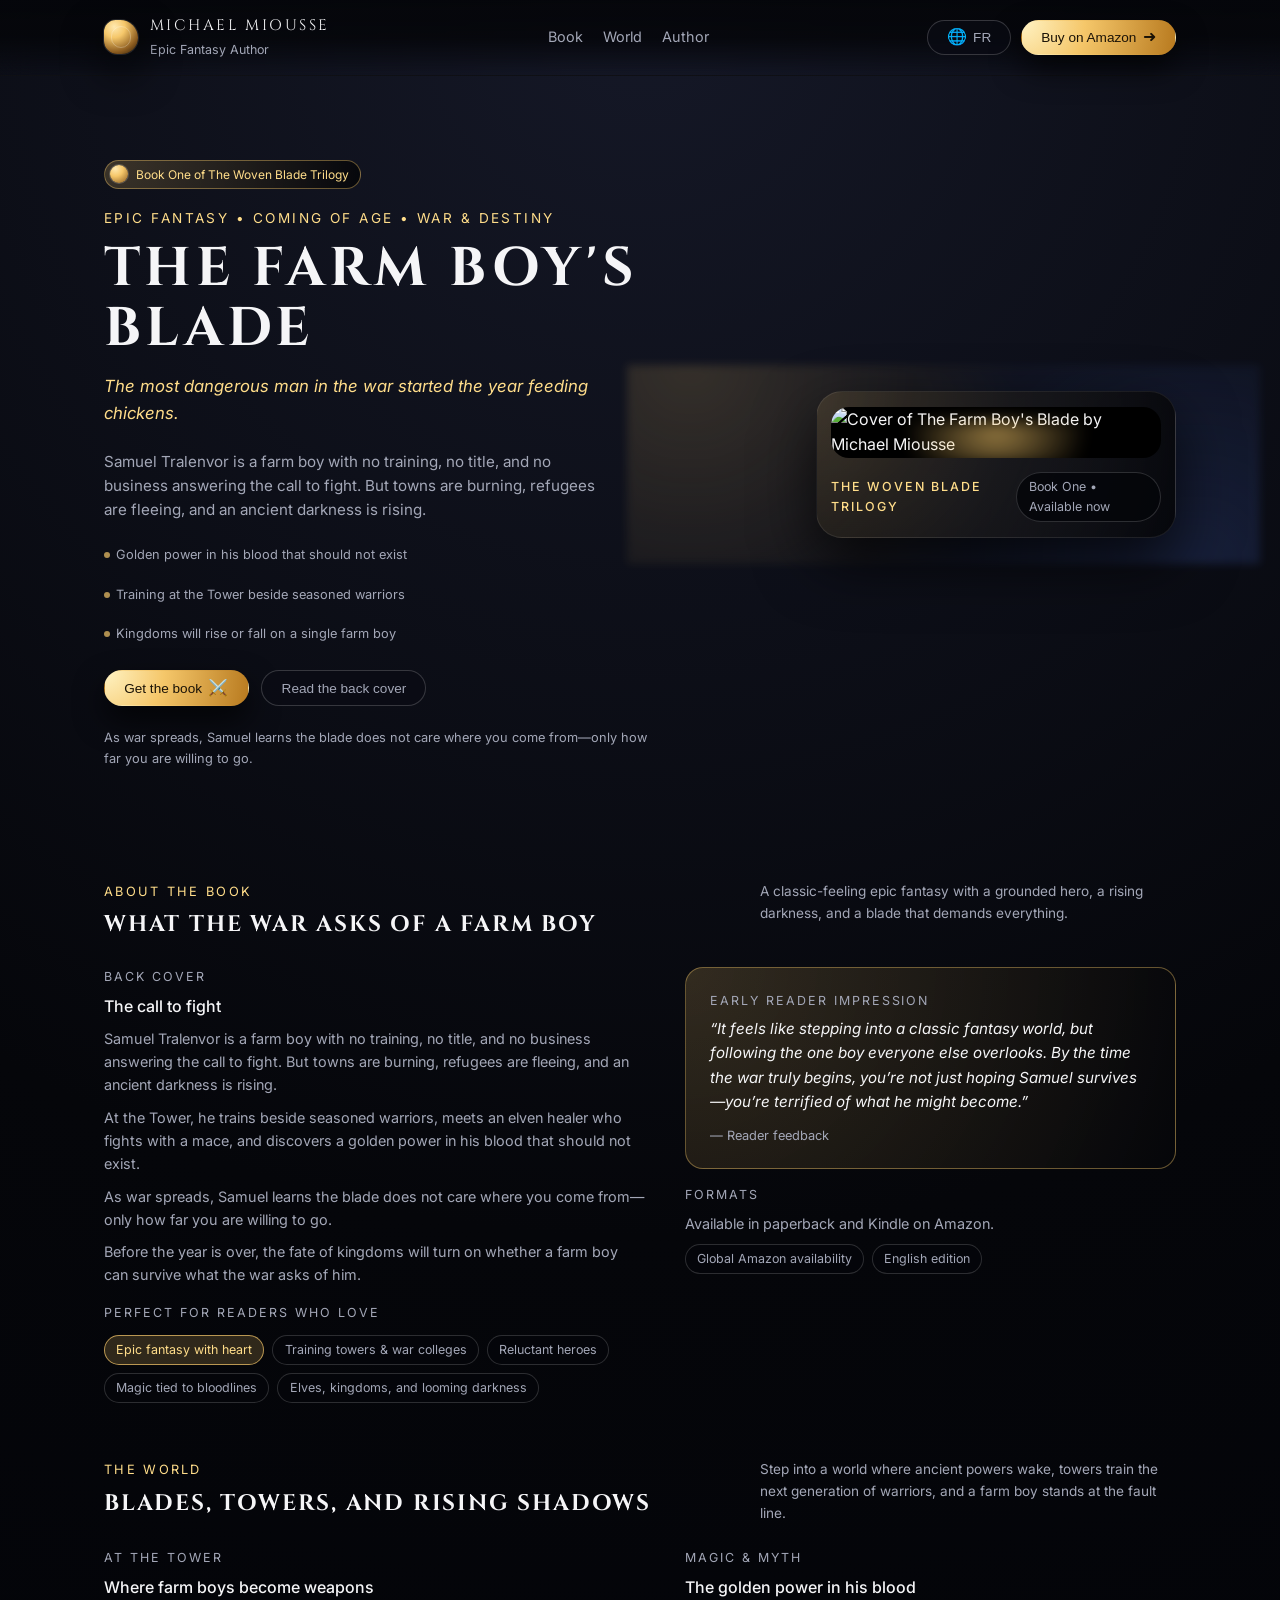
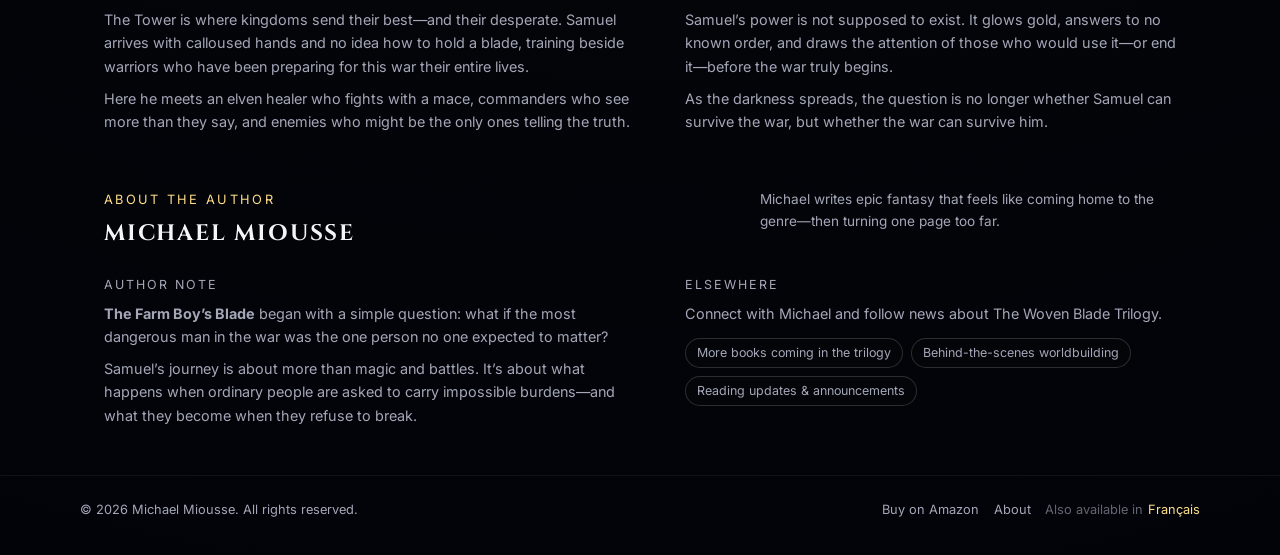
==== index.html @ b5e4a2fd "revamp the site" ====
<!DOCTYPE html>
<html lang="en">
<head>
  <meta charset="UTF-8" />
  <title>The Farm Boy's Blade — Michael Miousse</title>
  <meta name="viewport" content="width=device-width, initial-scale=1" />
  <meta
    name="description"
    content="The Farm Boy's Blade — Book One of The Woven Blade Trilogy by Michael Miousse. Epic fantasy about a farm boy drawn into a rising war and an ancient darkness."
  />
  <meta name="robots" content="index,follow,max-image-preview:large" />
  <link rel="canonical" href="https://michael.miousse.ca/" />
  <link rel="alternate" hreflang="en" href="https://michael.miousse.ca/" />
  <link rel="alternate" hreflang="fr" href="https://michael.miousse.ca/fr/" />
  <meta name="author" content="Michael Miousse" />
  <meta property="og:locale" content="en_US" />
  <meta property="og:type" content="website" />
  <meta property="og:title" content="The Farm Boy's Blade — Michael Miousse" />
  <meta property="og:description" content="The Farm Boy's Blade — Book One of The Woven Blade Trilogy by Michael Miousse. Epic fantasy about a farm boy drawn into a rising war and an ancient darkness." />
  <meta property="og:image" content="https://michael.miousse.ca/assets/images/book_one.jpg" />
  <meta property="og:url" content="https://michael.miousse.ca/" />
  <meta property="og:site_name" content="Michael Miousse" />
  <meta name="twitter:card" content="summary_large_image" />
  <meta name="twitter:title" content="The Farm Boy's Blade — Michael Miousse" />
  <meta name="twitter:description" content="The Farm Boy's Blade — Book One of The Woven Blade Trilogy by Michael Miousse. Epic fantasy about a farm boy drawn into a rising war and an ancient darkness." />
  <meta name="twitter:image" content="https://michael.miousse.ca/assets/images/book_one.jpg" />
  <script type="application/ld+json">
  {
    "@context": "https://schema.org",
    "@graph": [
      {
        "@type": "WebSite",
        "url": "https://michael.miousse.ca/",
        "name": "Michael Miousse",
        "description": "The Farm Boy's Blade — Book One of The Woven Blade Trilogy by Michael Miousse. Epic fantasy about a farm boy drawn into a rising war and an ancient darkness."
      },
      {
        "@type": "Book",
        "name": "The Farm Boy's Blade",
        "author": {
          "@type": "Person",
          "name": "Michael Miousse"
        },
        "image": "https://michael.miousse.ca/assets/images/book_one.jpg",
        "description": "The Farm Boy's Blade — Book One of The Woven Blade Trilogy by Michael Miousse. Epic fantasy about a farm boy drawn into a rising war and an ancient darkness.",
        "offers": {
          "@type": "Offer",
          "url": "https://www.amazon.com.au/Farm-Boys-Blade-Michael-Miousse/dp/0645874802",
          "availability": "https://schema.org/InStock"
        }
      }
    ]
  }
  </script>
  <link rel="preconnect" href="https://fonts.googleapis.com" />
  <link rel="preconnect" href="https://fonts.gstatic.com" crossorigin />
  <link
    href="https://fonts.googleapis.com/css2?family=Cinzel:wght@500;700&family=Inter:wght@300;400;500;600&display=swap"
    rel="stylesheet"
  />
  <style>
    :root {
      --bg: #05060a;
      --bg-alt: #0b0d14;
      --accent: #f5c76a;
      --accent-soft: rgba(245, 199, 106, 0.18);
      --accent-strong: #ffdd8a;
      --text: #f5f5f7;
      --muted: #a3a7b7;
      --border-subtle: rgba(255, 255, 255, 0.06);
      --error: #ff6b6b;
      --shadow-soft: 0 24px 60px rgba(0, 0, 0, 0.7);
      --radius-lg: 18px;
      --radius-pill: 999px;
      --max-width: 1120px;
    }

    * {
      box-sizing: border-box;
      margin: 0;
      padding: 0;
    }

    body {
      font-family: "Inter", system-ui, -apple-system, BlinkMacSystemFont, sans-serif;
      background: radial-gradient(circle at top, #151827 0, #05060a 55%, #020308 100%);
      color: var(--text);
      -webkit-font-smoothing: antialiased;
      line-height: 1.6;
    }

    a {
      color: inherit;
      text-decoration: none;
    }

    img {
      max-width: 100%;
      display: block;
    }

    .page {
      min-height: 100vh;
      display: flex;
      flex-direction: column;
    }

    .shell {
      width: 100%;
      max-width: var(--max-width);
      margin: 0 auto;
      padding: 1.75rem 1.5rem 3rem;
    }

    header {
      position: sticky;
      top: 0;
      z-index: 20;
      backdrop-filter: blur(18px);
      background: linear-gradient(
        to bottom,
        rgba(5, 6, 10, 0.96),
        rgba(5, 6, 10, 0.88),
        transparent
      );
      border-bottom: 1px solid rgba(255, 255, 255, 0.04);
    }

    .nav {
      display: flex;
      align-items: center;
      justify-content: space-between;
      gap: 1.5rem;
      max-width: var(--max-width);
      margin: 0 auto;
      padding: 0.9rem 1.5rem;
    }

    .nav-left {
      display: flex;
      align-items: center;
      gap: 0.75rem;
    }

    .nav-mark {
      width: 34px;
      height: 34px;
      border-radius: 40% 60% 55% 45%;
      background: radial-gradient(circle at 30% 20%, #ffe9b0 0, #f5c76a 30%, #8b5b1f 70%, #1b1207 100%);
      box-shadow: 0 0 0 1px rgba(255, 255, 255, 0.12), 0 18px 40px rgba(0, 0, 0, 0.9);
      position: relative;
      overflow: hidden;
    }

    .nav-mark::after {
      content: "";
      position: absolute;
      inset: 18% 22%;
      border-radius: 999px;
      border: 1px solid rgba(255, 255, 255, 0.35);
      opacity: 0.7;
    }

    .nav-title {
      display: flex;
      flex-direction: column;
      gap: 0.1rem;
    }

    .nav-title-main {
      font-family: "Cinzel", serif;
      font-size: 0.95rem;
      letter-spacing: 0.16em;
      text-transform: uppercase;
    }

    .nav-title-sub {
      font-size: 0.78rem;
      color: var(--muted);
    }

    .nav-links {
      display: flex;
      align-items: center;
      gap: 1.25rem;
      font-size: 0.9rem;
    }

    .nav-links a {
      color: var(--muted);
      position: relative;
      padding-bottom: 0.15rem;
    }

    .nav-links a::after {
      content: "";
      position: absolute;
      left: 0;
      bottom: 0;
      width: 0;
      height: 1px;
      background: linear-gradient(90deg, var(--accent), var(--accent-strong));
      transition: width 0.22s ease-out;
    }

    .nav-links a:hover::after {
      width: 100%;
    }

    .nav-cta {
      display: flex;
      align-items: center;
      gap: 0.6rem;
    }

    .btn {
      border-radius: var(--radius-pill);
      padding: 0.55rem 1.2rem;
      font-size: 0.85rem;
      font-weight: 500;
      border: 1px solid transparent;
      cursor: pointer;
      display: inline-flex;
      align-items: center;
      gap: 0.4rem;
      transition: transform 0.15s ease-out, box-shadow 0.15s ease-out, background 0.15s ease-out,
        border-color 0.15s ease-out;
      background: none;
      color: inherit;
    }

    .btn-primary {
      background: radial-gradient(circle at 0 0, #fff3c4 0, #f5c76a 40%, #b87a1f 100%);
      color: #1a1206;
      box-shadow: 0 14px 30px rgba(0, 0, 0, 0.7);
    }

    .btn-primary:hover {
      transform: translateY(-1px);
      box-shadow: 0 18px 40px rgba(0, 0, 0, 0.85);
    }

    .btn-ghost {
      border-color: rgba(255, 255, 255, 0.18);
      background: rgba(10, 12, 20, 0.8);
      color: var(--muted);
    }

    .btn-ghost:hover {
      border-color: rgba(255, 255, 255, 0.35);
      background: rgba(15, 18, 30, 0.95);
    }

    .btn span.icon {
      font-size: 1rem;
      line-height: 1;
    }

    .hero {
      padding-top: 3.5rem;
      padding-bottom: 3.5rem;
    }

    .hero-inner {
      display: grid;
      grid-template-columns: minmax(0, 1.2fr) minmax(0, 1fr);
      gap: 3rem;
      align-items: center;
    }

    .hero-copy {
      position: relative;
    }

    .hero-pill {
      display: inline-flex;
      align-items: center;
      gap: 0.5rem;
      padding: 0.25rem 0.7rem 0.25rem 0.3rem;
      border-radius: var(--radius-pill);
      border: 1px solid rgba(245, 199, 106, 0.4);
      background: radial-gradient(circle at 0 0, rgba(245, 199, 106, 0.2), rgba(5, 6, 10, 0.9));
      color: var(--accent-strong);
      font-size: 0.75rem;
      margin-bottom: 1.2rem;
    }

    .hero-pill-dot {
      width: 18px;
      height: 18px;
      border-radius: 999px;
      background: radial-gradient(circle at 30% 20%, #ffe9b0 0, #f5c76a 40%, #8b5b1f 100%);
      box-shadow: 0 0 0 1px rgba(255, 255, 255, 0.2);
    }

    .hero-kicker {
      font-size: 0.85rem;
      text-transform: uppercase;
      letter-spacing: 0.18em;
      color: var(--accent-strong);
      margin-bottom: 0.6rem;
    }

    .hero-title {
      font-family: "Cinzel", serif;
      font-size: clamp(2.4rem, 3.2vw + 1.4rem, 3.4rem);
      line-height: 1.1;
      letter-spacing: 0.08em;
      text-transform: uppercase;
      margin-bottom: 0.9rem;
    }

    .hero-subtitle {
      font-size: 0.95rem;
      color: var(--muted);
      max-width: 32rem;
      margin-bottom: 1.4rem;
    }

    .hero-line {
      font-size: 1.05rem;
      font-style: italic;
      color: var(--accent-strong);
      margin-bottom: 1.4rem;
    }

    .hero-meta {
      display: flex;
      flex-wrap: wrap;
      gap: 1.2rem;
      margin-bottom: 1.6rem;
      font-size: 0.8rem;
      color: var(--muted);
    }

    .hero-meta span {
      display: inline-flex;
      align-items: center;
      gap: 0.4rem;
    }

    .hero-meta span::before {
      content: "";
      width: 6px;
      height: 6px;
      border-radius: 999px;
      background: rgba(245, 199, 106, 0.7);
    }

    .hero-actions {
      display: flex;
      flex-wrap: wrap;
      gap: 0.8rem;
      margin-bottom: 1.4rem;
    }

    .hero-note {
      font-size: 0.8rem;
      color: var(--muted);
    }

    .hero-art {
      position: relative;
    }

    .hero-orbit {
      position: absolute;
      inset: -18%;
      background:
        radial-gradient(circle at 10% 0, rgba(245, 199, 106, 0.18), transparent 55%),
        radial-gradient(circle at 90% 100%, rgba(88, 130, 255, 0.18), transparent 55%);
      filter: blur(4px);
      opacity: 0.9;
      pointer-events: none;
    }

    .hero-card {
      position: relative;
      border-radius: 26px;
      padding: 0.9rem;
      background: radial-gradient(circle at 0 0, rgba(245, 199, 106, 0.12), rgba(5, 6, 10, 0.96));
      border: 1px solid rgba(255, 255, 255, 0.08);
      box-shadow: var(--shadow-soft);
      max-width: 360px;
      margin-left: auto;
    }

    .hero-book {
      border-radius: 18px;
      overflow: hidden;
      position: relative;
      background: #000;
    }

    .hero-book img {
      width: 100%;
      height: auto;
      display: block;
    }

    .hero-glow {
      position: absolute;
      inset: auto 12% -8%;
      height: 40px;
      background: radial-gradient(circle at 50% 0, rgba(245, 199, 106, 0.7), transparent 70%);
      opacity: 0.9;
      filter: blur(8px);
    }

    .hero-tag {
      margin-top: 0.9rem;
      display: flex;
      align-items: center;
      justify-content: space-between;
      gap: 0.6rem;
      font-size: 0.78rem;
      color: var(--muted);
    }

    .hero-tag span.label {
      text-transform: uppercase;
      letter-spacing: 0.16em;
      font-weight: 500;
      color: var(--accent-strong);
    }

    .hero-tag span.badge {
      padding: 0.25rem 0.7rem;
      border-radius: var(--radius-pill);
      border: 1px solid rgba(255, 255, 255, 0.16);
      background: rgba(5, 6, 10, 0.9);
    }

    .section {
      margin-top: 3.5rem;
    }

    .section-header {
      display: flex;
      justify-content: space-between;
      align-items: baseline;
      gap: 1rem;
      margin-bottom: 1.5rem;
    }

    .section-kicker {
      font-size: 0.8rem;
      text-transform: uppercase;
      letter-spacing: 0.18em;
      color: var(--accent-strong);
      margin-bottom: 0.3rem;
    }

    .section-title {
      font-family: "Cinzel", serif;
      font-size: 1.4rem;
      letter-spacing: 0.08em;
      text-transform: uppercase;
    }

    .section-sub {
      font-size: 0.85rem;
      color: var(--muted);
      max-width: 26rem;
    }

    .grid-two {
      display: grid;
      grid-template-columns: minmax(0, 1.1fr) minmax(0, 1fr);
      gap: 2.5rem;
    }
      <a href="#newsletter">Newsletter</a>
    .card {
      border-radius: var(--radius-lg);
      border: 1px solid var(--border-subtle);
      background: linear-gradient(145deg, rgba(10, 12, 20, 0.96), rgba(5, 6, 10, 0.98));
      padding: 1.4rem 1.5rem;
    }

    .card + .card {
      margin-top: 1rem;
    }

    .card-label {
      font-size: 0.78rem;
      text-transform: uppercase;
      letter-spacing: 0.16em;
      color: var(--muted);
      margin-bottom: 0.4rem;
    }

    .card-title {
      font-size: 1rem;
      font-weight: 500;
      margin-bottom: 0.5rem;
    }

    .card-body {
      font-size: 0.9rem;
      color: var(--muted);
    }

    .card-body p + p {
      margin-top: 0.6rem;
    }

    .pill-row {
      display: flex;
      flex-wrap: wrap;
      gap: 0.5rem;
      margin-top: 0.8rem;
    }

    .pill {
      font-size: 0.78rem;
      padding: 0.25rem 0.7rem;
      border-radius: var(--radius-pill);
      border: 1px solid rgba(255, 255, 255, 0.16);
      background: rgba(5, 6, 10, 0.9);
      color: var(--muted);
    }

    .pill.highlight {
      border-color: rgba(245, 199, 106, 0.7);
      background: var(--accent-soft);
      color: var(--accent-strong);
    }

    .quote-card {
      border-radius: var(--radius-lg);
      border: 1px solid rgba(245, 199, 106, 0.4);
      background: radial-gradient(circle at 0 0, rgba(245, 199, 106, 0.18), rgba(5, 6, 10, 0.98));
      padding: 1.4rem 1.5rem;
      position: relative;
      overflow: hidden;
    }

    .quote-card::before {
      content: "“";
      position: absolute;
      font-family: "Cinzel", serif;
      font-size: 5rem;
      line-height: 1;
      color: rgba(245, 199, 106, 0.12);
      top: -1.2rem;
      left: 0.4rem;
    }

    .quote-text {
      font-size: 0.95rem;
      font-style: italic;
      margin-bottom: 0.7rem;
    }

    .quote-source {
      font-size: 0.8rem;
      color: var(--muted);
    }

    footer {
      border-top: 1px solid rgba(255, 255, 255, 0.06);
      margin-top: auto;
      padding: 1.5rem 1.5rem 2.2rem;
      font-size: 0.8rem;
      color: var(--muted);
    }

    .footer-inner {
      max-width: var(--max-width);
      margin: 0 auto;
      display: flex;
      flex-wrap: wrap;
      gap: 1rem;
      justify-content: space-between;
      align-items: center;
    }

    .footer-links {
      display: flex;
      flex-wrap: wrap;
      gap: 0.9rem;
    }

    .footer-links a {
      color: var(--muted);
    }

    .footer-links a:hover {
      color: var(--accent-strong);
    }

    .lang-switch {
      font-size: 0.8rem;
      display: inline-flex;
      align-items: center;
      gap: 0.3rem;
    }

    .lang-switch span {
      opacity: 0.6;
    }

    .lang-switch a {
      color: var(--accent-strong);
    }

    @media (max-width: 900px) {
      .hero-inner,
      .grid-two,
      .newsletter {
        grid-template-columns: minmax(0, 1fr);
      }

      .hero-card {
        margin: 0 auto;
      }

      .hero {
        padding-top: 2.5rem;
      }

      .nav {
        padding-inline: 1.2rem;
      }
    }

    @media (max-width: 640px) {
      .nav-links {
        display: none;
      }

      .hero-title {
        font-size: 2.1rem;
      }

      .shell {
        padding-inline: 1.2rem;
      }

      .newsletter {
        padding: 1.3rem 1.2rem;
      }
    }
  </style>
</head>
<body>
  <div class="page">
    <header>
      <nav class="nav">
        <div class="nav-left">
          <div class="nav-mark"></div>
          <div class="nav-title">
            <div class="nav-title-main">Michael Miousse</div>
            <div class="nav-title-sub">Epic Fantasy Author</div>
          </div>
        </div>
        <div class="nav-links">
          <a href="#book">Book</a>
          <a href="#world">World</a>
          <a href="#author">Author</a>  
        </div>
        <div class="nav-cta">
          <button
            class="btn btn-ghost"
            type="button"
            onclick="window.location.href='https://michael.miousse.ca/fr/';"
          >
            <span class="icon">🌐</span>
            FR
          </button>
          <button
            class="btn btn-primary"
            type="button"
            onclick="window.location.href='https://www.amazon.com.au/Farm-Boys-Blade-Michael-Miousse/dp/0645874802';"
          >
            <span>Buy on Amazon</span>
            <span class="icon">➜</span>
          </button>
        </div>
      </nav>
    </header>

    <main class="shell">
      <section class="hero" id="top">
        <div class="hero-inner">
          <div class="hero-copy">
            <div class="hero-pill">
              <div class="hero-pill-dot"></div>
              <span>Book One of The Woven Blade Trilogy</span>
            </div>
            <div class="hero-kicker">Epic fantasy • Coming of age • War & destiny</div>
            <h1 class="hero-title">The Farm Boy's Blade</h1>
            <p class="hero-line">
              The most dangerous man in the war started the year feeding chickens.
            </p>
            <p class="hero-subtitle">
              Samuel Tralenvor is a farm boy with no training, no title, and no business answering
              the call to fight. But towns are burning, refugees are fleeing, and an ancient
              darkness is rising.
            </p>
            <div class="hero-meta">
              <span>Golden power in his blood that should not exist</span>
              <span>Training at the Tower beside seasoned warriors</span>
              <span>Kingdoms will rise or fall on a single farm boy</span>
            </div>
            <div class="hero-actions">
              <button
                class="btn btn-primary"
                type="button"
                onclick="window.location.href='https://www.amazon.com.au/Farm-Boys-Blade-Michael-Miousse/dp/0645874802';"
              >
                <span>Get the book</span>
                <span class="icon">⚔️</span>
              </button>
              <button
                class="btn btn-ghost"
                type="button"
                onclick="document.getElementById('book').scrollIntoView({behavior:'smooth'});"
              >
                <span>Read the back cover</span>
              </button>
            </div>
            <p class="hero-note">
              As war spreads, Samuel learns the blade does not care where you come from—only how far
              you are willing to go.
            </p>
          </div>

          <div class="hero-art">
            <div class="hero-orbit"></div>
            <div class="hero-card">
              <div class="hero-book">
                <img
                  src="https://michael.miousse.ca/assets/images/book_one.jpg"
                  alt="Cover of The Farm Boy's Blade by Michael Miousse"
                />
                <div class="hero-glow"></div>
              </div>
              <div class="hero-tag">
                <span class="label">The Woven Blade Trilogy</span>
                <span class="badge">Book One • Available now</span>
              </div>
            </div>
          </div>
        </div>
      </section>

      <section class="section" id="book">
        <div class="section-header">
          <div>
            <div class="section-kicker">About the book</div>
            <h2 class="section-title">What the war asks of a farm boy</h2>
          </div>
          <p class="section-sub">
            A classic-feeling epic fantasy with a grounded hero, a rising darkness, and a blade
            that demands everything.
          </p>
        </div>

        <div class="grid-two">
          <div>
            <div class="card">
              <div class="card-label">Back cover</div>
              <div class="card-title">The call to fight</div>
              <div class="card-body">
                <p>
                  Samuel Tralenvor is a farm boy with no training, no title, and no business
                  answering the call to fight. But towns are burning, refugees are fleeing, and an
                  ancient darkness is rising.
                </p>
                <p>
                  At the Tower, he trains beside seasoned warriors, meets an elven healer who
                  fights with a mace, and discovers a golden power in his blood that should not
                  exist.
                </p>
                <p>
                  As war spreads, Samuel learns the blade does not care where you come from—only how
                  far you are willing to go.
                </p>
                <p>
                  Before the year is over, the fate of kingdoms will turn on whether a farm boy can
                  survive what the war asks of him.
                </p>
              </div>
            </div>

            <div class="card">
              <div class="card-label">Perfect for readers who love</div>
              <div class="pill-row">
                <span class="pill highlight">Epic fantasy with heart</span>
                <span class="pill">Training towers & war colleges</span>
                <span class="pill">Reluctant heroes</span>
                <span class="pill">Magic tied to bloodlines</span>
                <span class="pill">Elves, kingdoms, and looming darkness</span>
              </div>
            </div>
          </div>

          <div>
            <div class="quote-card">
              <div class="card-label">Early reader impression</div>
              <p class="quote-text">
                “It feels like stepping into a classic fantasy world, but following the one boy
                everyone else overlooks. By the time the war truly begins, you’re not just hoping
                Samuel survives—you’re terrified of what he might become.”
              </p>
              <p class="quote-source">— Reader feedback</p>
            </div>

            <div class="card" style="margin-top: 1rem;">
              <div class="card-label">Formats</div>
              <div class="card-body">
                <p>Available in paperback and Kindle on Amazon.</p>
                <p class="pill-row">
                  <span class="pill">Global Amazon availability</span>
                  <span class="pill">English edition</span>
                </p>
              </div>
            </div>
          </div>
        </div>
      </section>

      <section class="section" id="world">
        <div class="section-header">
          <div>
            <div class="section-kicker">The world</div>
            <h2 class="section-title">Blades, towers, and rising shadows</h2>
          </div>
          <p class="section-sub">
            Step into a world where ancient powers wake, towers train the next generation of
            warriors, and a farm boy stands at the fault line.
          </p>
        </div>

        <div class="grid-two">
          <div>
            <div class="card">
              <div class="card-label">At the Tower</div>
              <div class="card-title">Where farm boys become weapons</div>
              <div class="card-body">
                <p>
                  The Tower is where kingdoms send their best—and their desperate. Samuel arrives
                  with calloused hands and no idea how to hold a blade, training beside warriors who
                  have been preparing for this war their entire lives.
                </p>
                <p>
                  Here he meets an elven healer who fights with a mace, commanders who see more than
                  they say, and enemies who might be the only ones telling the truth.
                </p>
              </div>
            </div>
          </div>

          <div>
            <div class="card">
              <div class="card-label">Magic & myth</div>
              <div class="card-title">The golden power in his blood</div>
              <div class="card-body">
                <p>
                  Samuel’s power is not supposed to exist. It glows gold, answers to no known
                  order, and draws the attention of those who would use it—or end it—before the war
                  truly begins.
                </p>
                <p>
                  As the darkness spreads, the question is no longer whether Samuel can survive the
                  war, but whether the war can survive him.
                </p>
              </div>
            </div>
          </div>
        </div>
      </section>

      <section class="section" id="author">
        <div class="section-header">
          <div>
            <div class="section-kicker">About the author</div>
            <h2 class="section-title">Michael Miousse</h2>
          </div>
          <p class="section-sub">
            Michael writes epic fantasy that feels like coming home to the genre—then turning one
            page too far.
          </p>
        </div>

        <div class="grid-two">
          <div>
            <div class="card">
              <div class="card-label">Author note</div>
              <div class="card-body">
                <p>
                  <strong>The Farm Boy’s Blade</strong> began with a simple question: what if the
                  most dangerous man in the war was the one person no one expected to matter?
                </p>
                <p>
                  Samuel’s journey is about more than magic and battles. It’s about what happens
                  when ordinary people are asked to carry impossible burdens—and what they become
                  when they refuse to break.
                </p>
              </div>
            </div>
          </div>

          <div>
            <div class="card">
              <div class="card-label">Elsewhere</div>
              <div class="card-body">
                <p>Connect with Michael and follow news about The Woven Blade Trilogy.</p>
                <div class="pill-row">
                  <span class="pill">More books coming in the trilogy</span>
                  <span class="pill">Behind-the-scenes worldbuilding</span>
                  <span class="pill">Reading updates & announcements</span>
                </div>
              </div>
            </div>
          </div>
        </div>
      </section>
    </main>

    <footer>
      <div class="footer-inner">
        <div>© <span id="year"></span> Michael Miousse. All rights reserved.</div>
        <div class="footer-links">
          <a href="https://www.amazon.com.au/Farm-Boys-Blade-Michael-Miousse/dp/0645874802"
            >Buy on Amazon</a
          >
          <a href="#author">About</a>
          <span class="lang-switch">
            <span>Also available in</span>
            <a href="https://michael.miousse.ca/fr/">Français</a>
          </span>
        </div>
      </div>
    </footer>
  </div>

  <script>
    document.getElementById("year").textContent = new Date().getFullYear();
  </script>
</body>
</html>
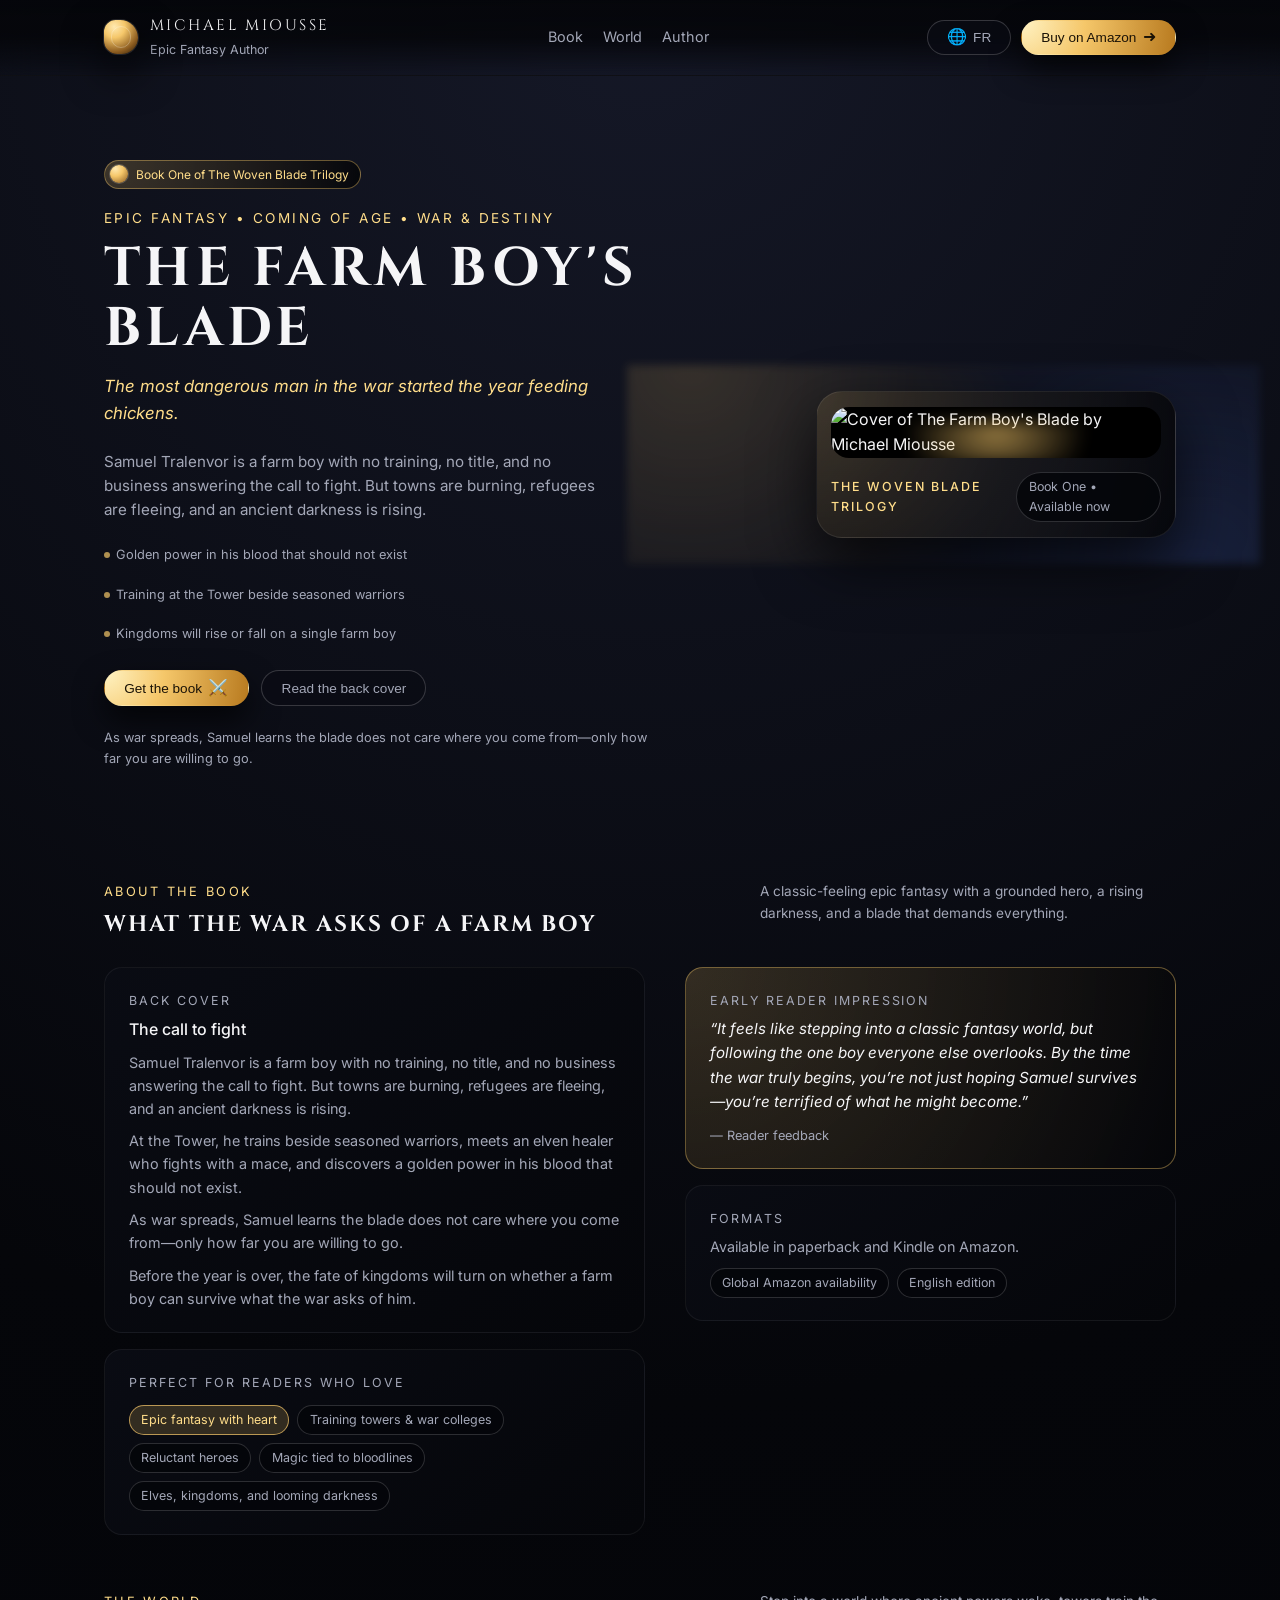
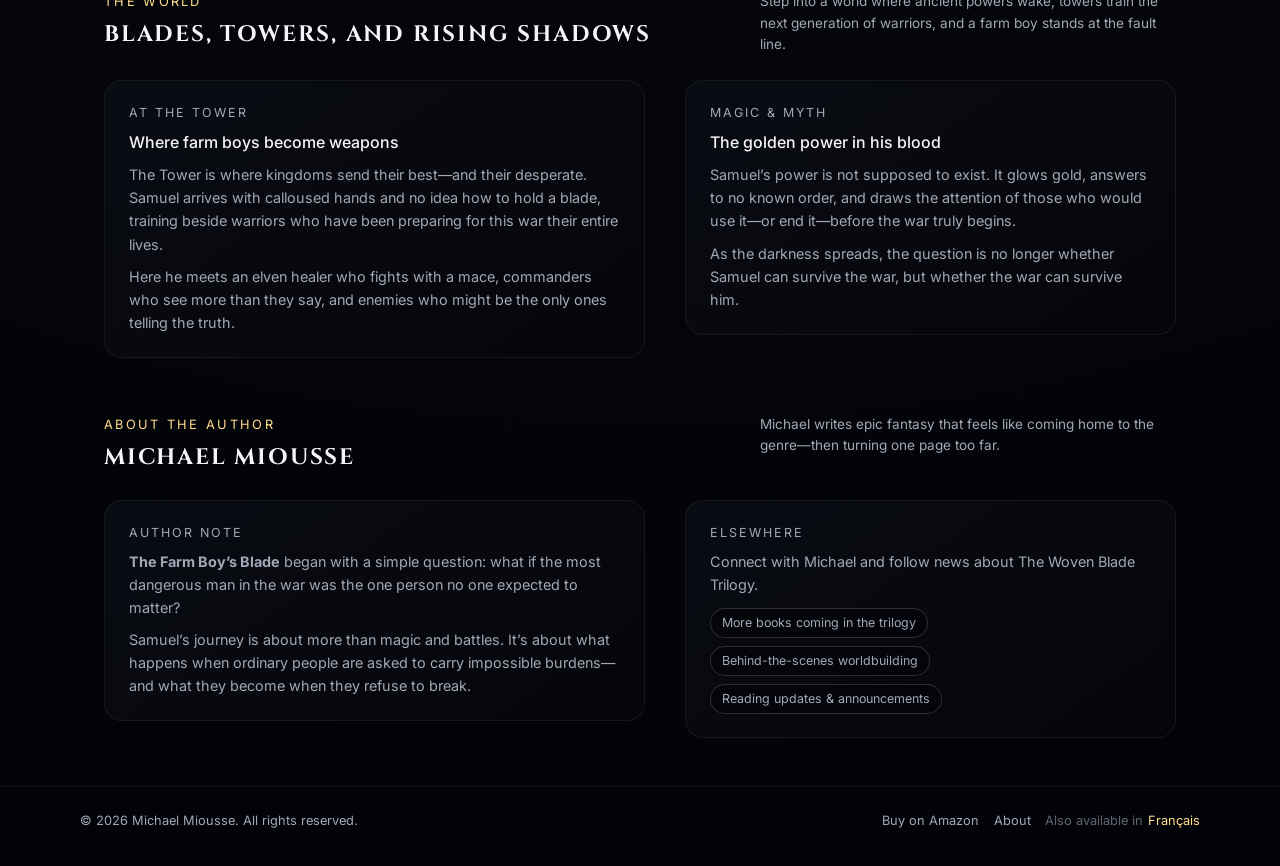
==== commit f6cbea80: "fix french version" ====
--- a/index.html
+++ b/index.html
@@ -58,7 +58,7 @@
     href="https://fonts.googleapis.com/css2?family=Cinzel:wght@500;700&family=Inter:wght@300;400;500;600&display=swap"
     rel="stylesheet"
   />
-  <style>
+   <style>
     :root {
       --bg: #05060a;
       --bg-alt: #0b0d14;
@@ -469,7 +469,7 @@
       grid-template-columns: minmax(0, 1.1fr) minmax(0, 1fr);
       gap: 2.5rem;
     }
-      <a href="#newsletter">Newsletter</a>
+
     .card {
       border-radius: var(--radius-lg);
       border: 1px solid var(--border-subtle);
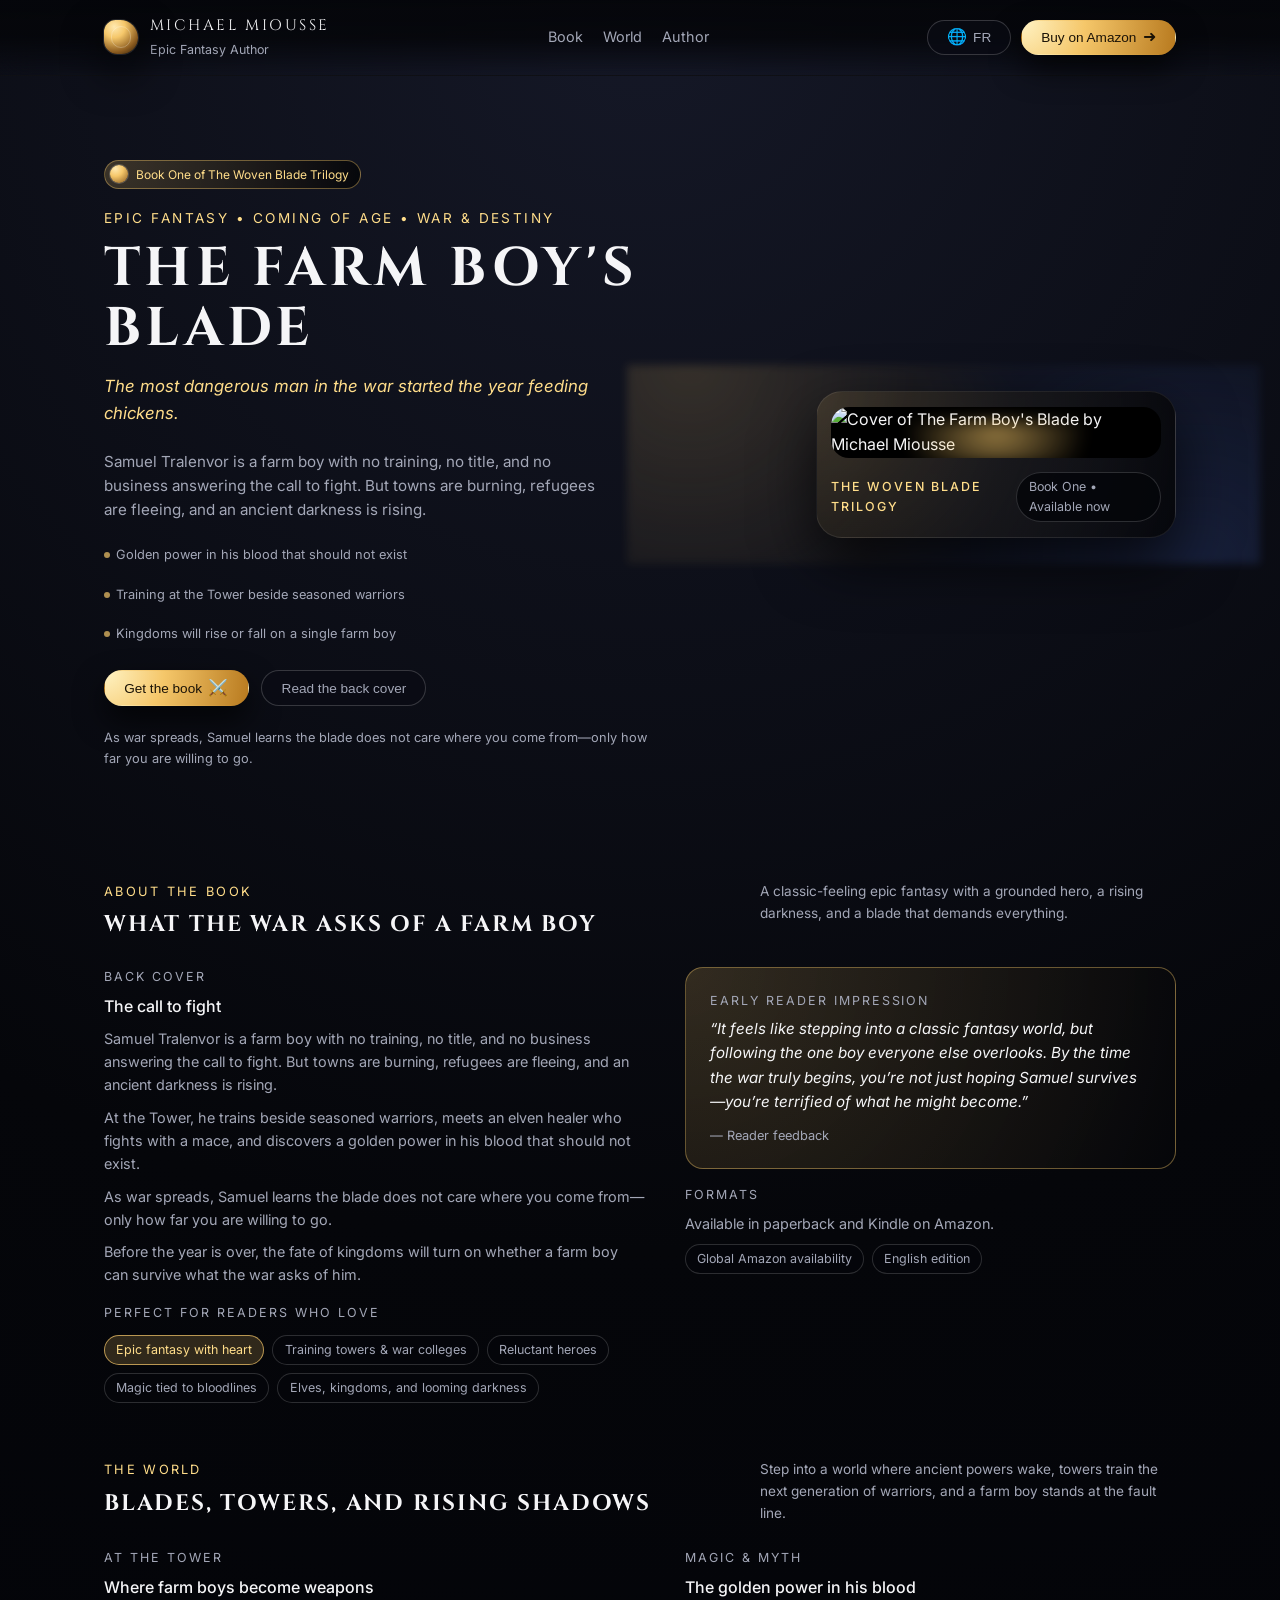
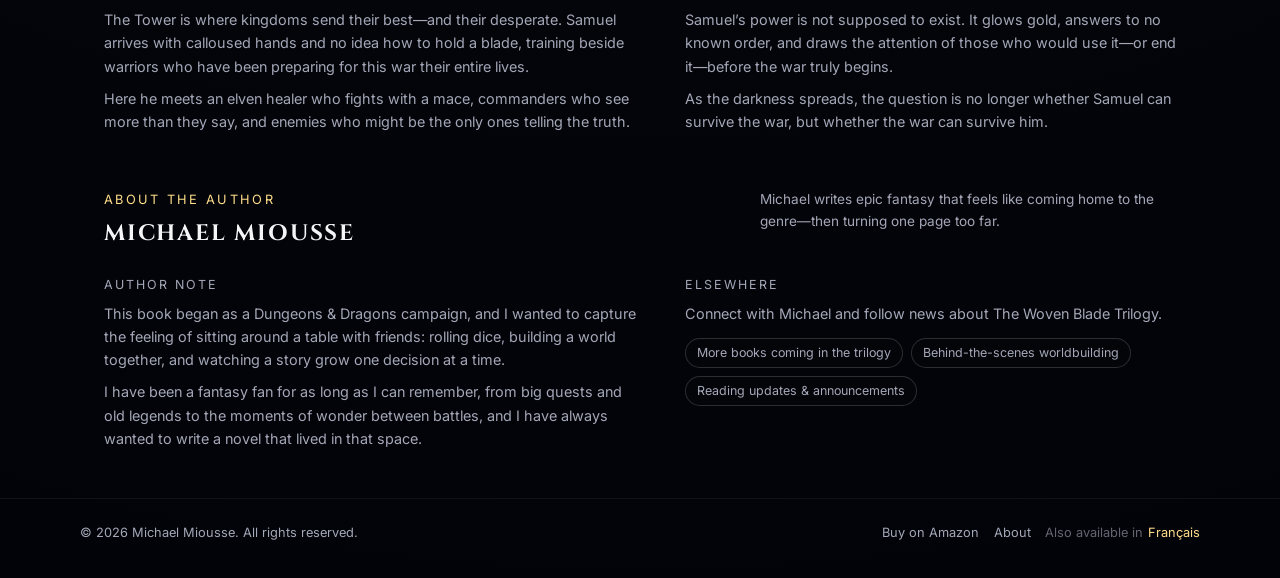
==== commit a3f440c2: "change author note" ====
--- a/index.html
+++ b/index.html
@@ -58,7 +58,7 @@
     href="https://fonts.googleapis.com/css2?family=Cinzel:wght@500;700&family=Inter:wght@300;400;500;600&display=swap"
     rel="stylesheet"
   />
-   <style>
+  <style>
     :root {
       --bg: #05060a;
       --bg-alt: #0b0d14;
@@ -469,7 +469,7 @@
       grid-template-columns: minmax(0, 1.1fr) minmax(0, 1fr);
       gap: 2.5rem;
     }
-
+      <a href="#newsletter">Newsletter</a>
     .card {
       border-radius: var(--radius-lg);
       border: 1px solid var(--border-subtle);
@@ -888,15 +888,16 @@
           <div>
             <div class="card">
               <div class="card-label">Author note</div>
-              <div class="card-body">
+              <div class="card-body">        
                 <p>
-                  <strong>The Farm Boy’s Blade</strong> began with a simple question: what if the
-                  most dangerous man in the war was the one person no one expected to matter?
+                  This book began as a Dungeons & Dragons campaign, and I wanted to capture the
+                  feeling of sitting around a table with friends: rolling dice, building a world
+                  together, and watching a story grow one decision at a time.
                 </p>
                 <p>
-                  Samuel’s journey is about more than magic and battles. It’s about what happens
-                  when ordinary people are asked to carry impossible burdens—and what they become
-                  when they refuse to break.
+                  I have been a fantasy fan for as long as I can remember, from big quests and old
+                  legends to the moments of wonder between battles, and I have always wanted to
+                  write a novel that lived in that space.
                 </p>
               </div>
             </div>
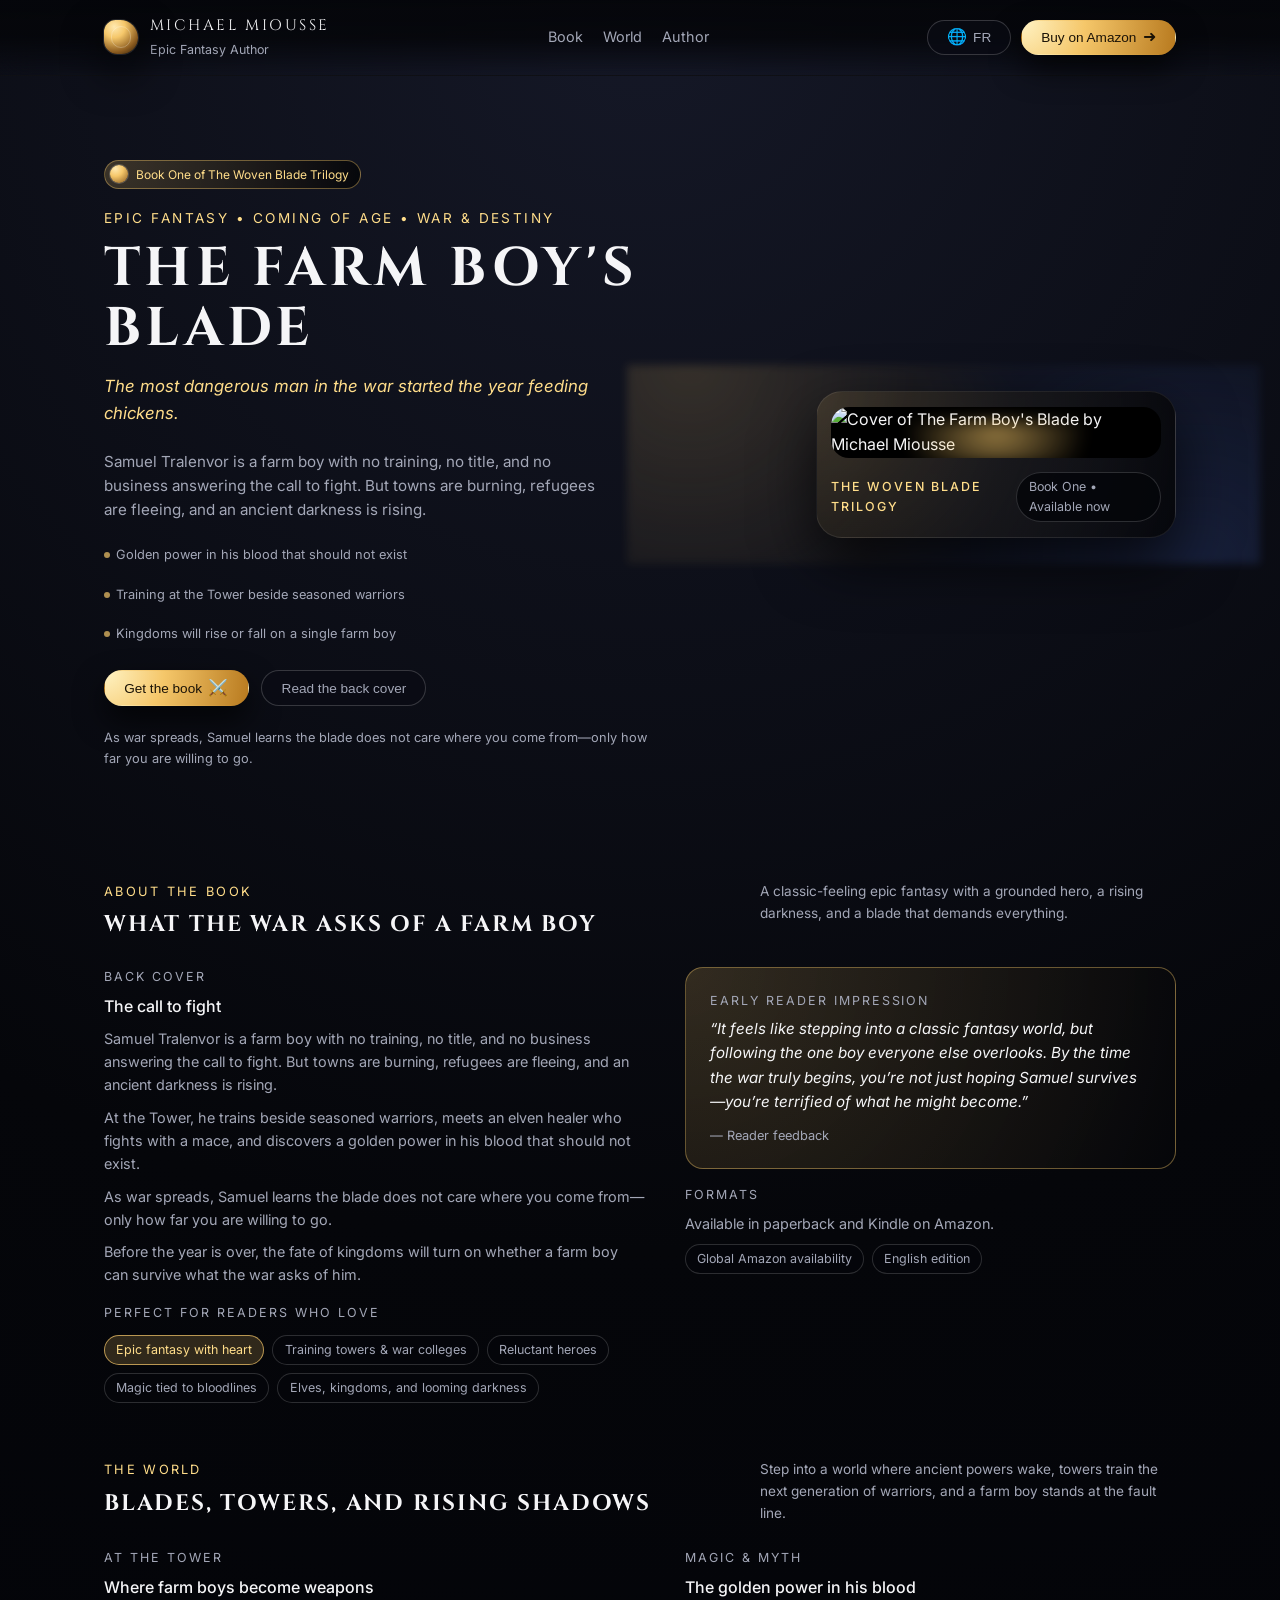
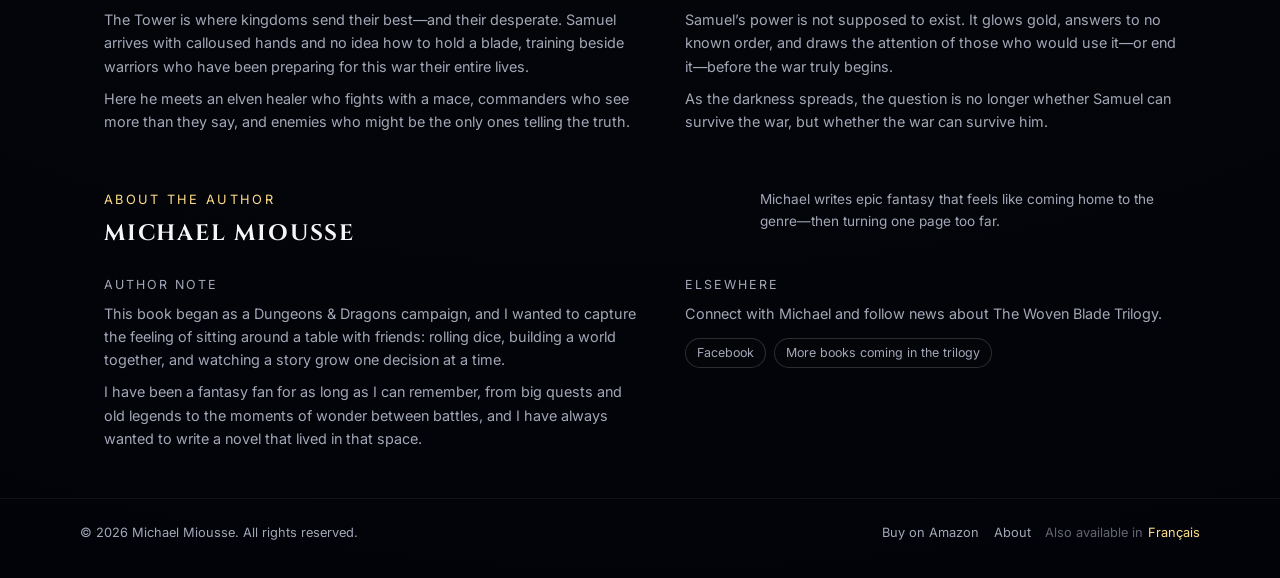
==== commit f470d661: "add facebook link" ====
--- a/index.html
+++ b/index.html
@@ -909,9 +909,8 @@
               <div class="card-body">
                 <p>Connect with Michael and follow news about The Woven Blade Trilogy.</p>
                 <div class="pill-row">
+                  <a class="pill" href="https://www.facebook.com/MMiousse" target="_blank" rel="noopener noreferrer">Facebook</a>
                   <span class="pill">More books coming in the trilogy</span>
-                  <span class="pill">Behind-the-scenes worldbuilding</span>
-                  <span class="pill">Reading updates & announcements</span>
                 </div>
               </div>
             </div>
